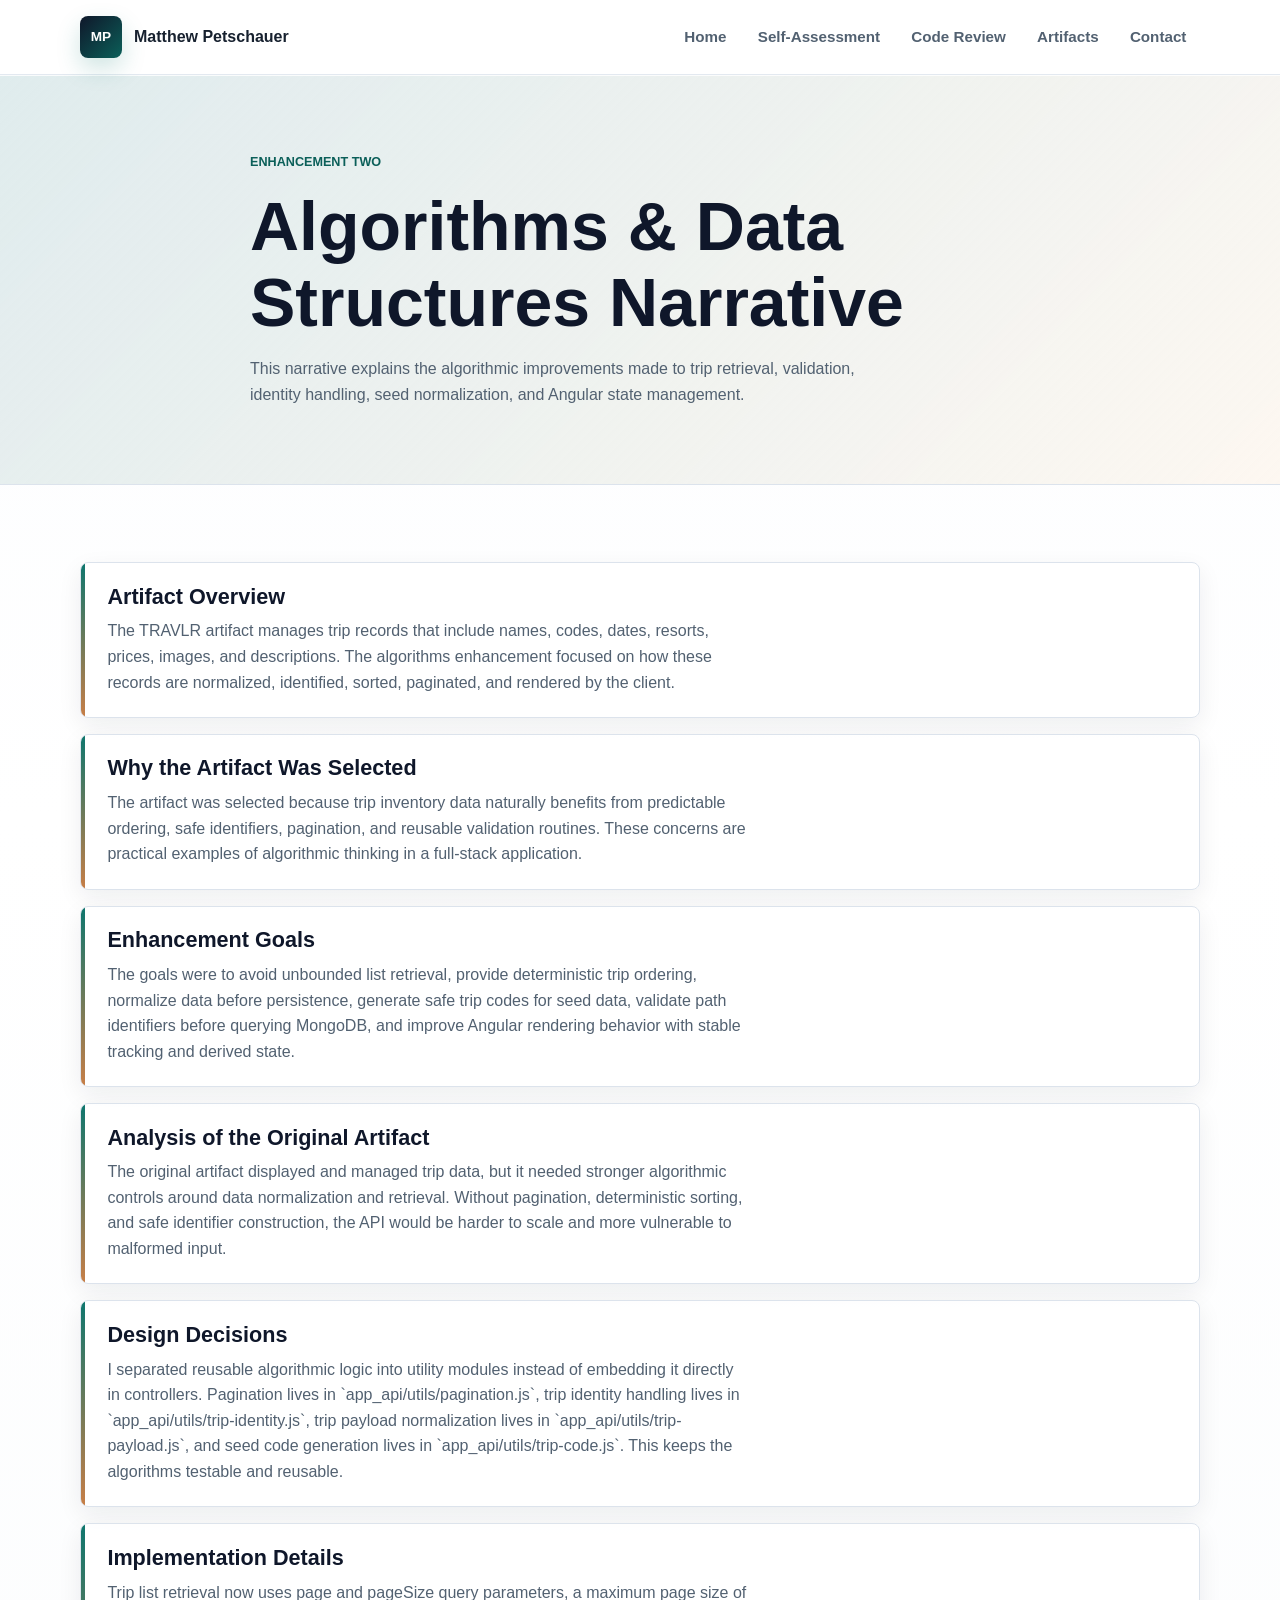
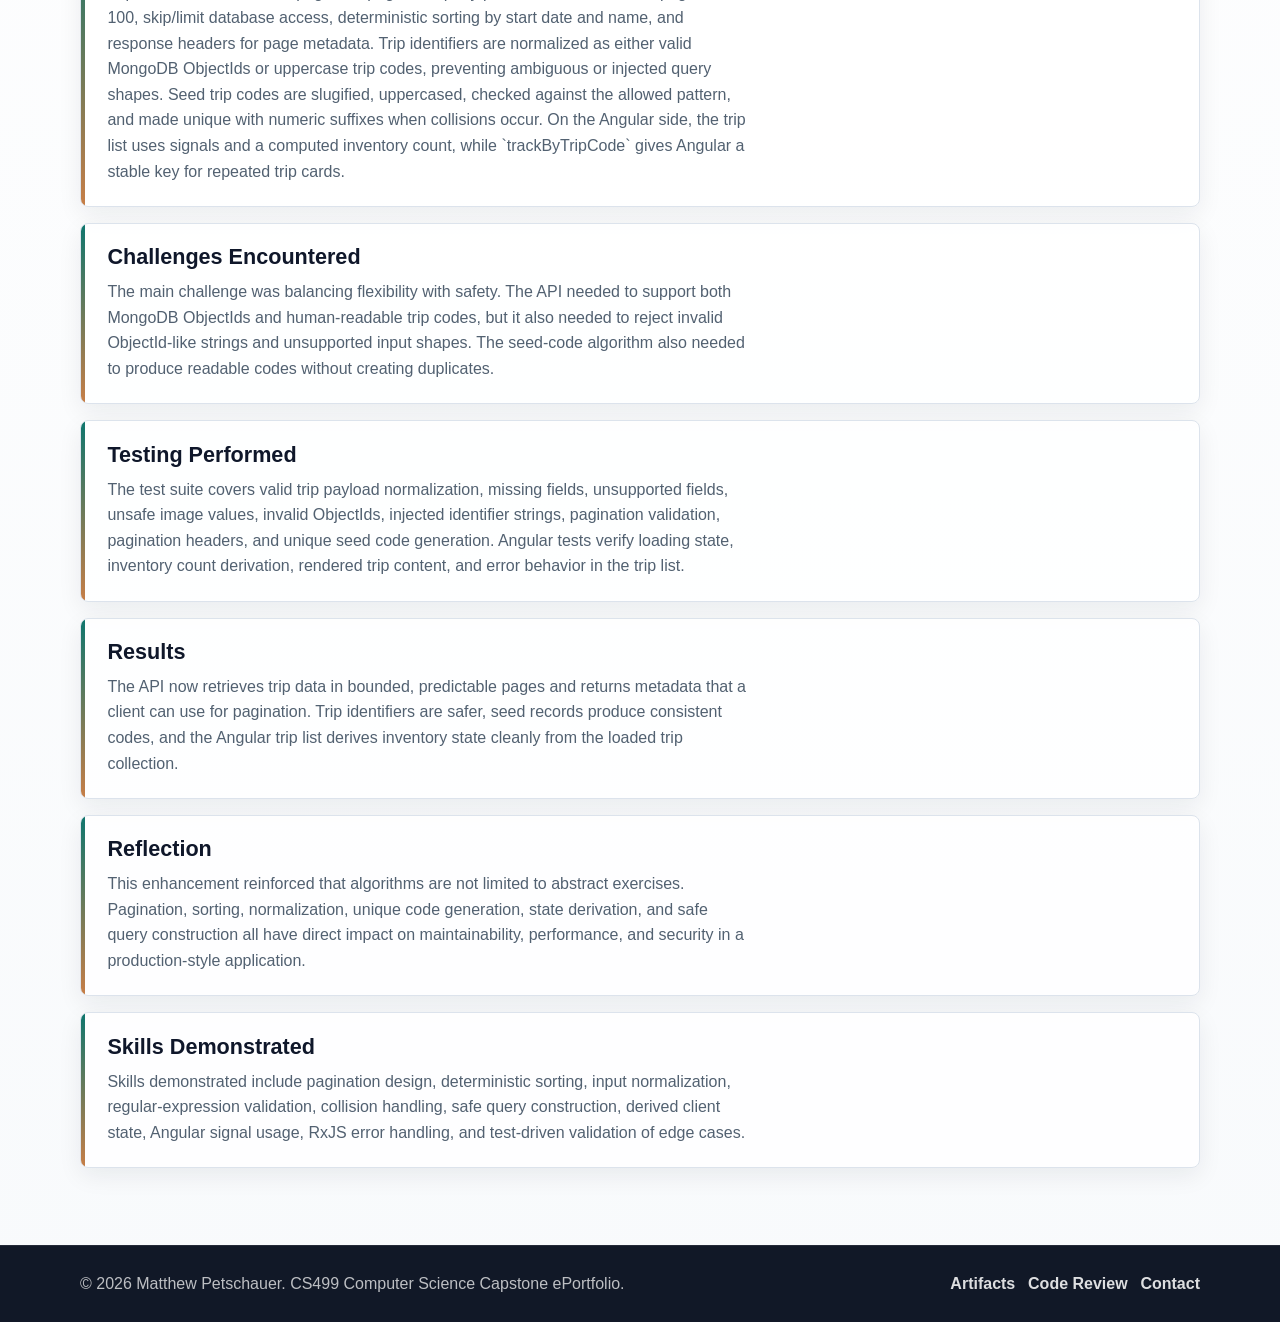
==== pages/algorithms-data-structures-narrative.html @ ce2c3534 "Massive changes" ====
<!DOCTYPE html>
<html lang="en">
<head>
    <meta charset="UTF-8">
    <meta name="viewport" content="width=device-width, initial-scale=1.0">
    <meta name="description" content="Algorithms and data structures enhancement narrative for Matthew Petschauer's SNHU CS499 ePortfolio.">
    <title>Algorithms &amp; Data Structures Narrative | Matthew Petschauer</title>
    <link rel="stylesheet" href="../styles.css">
</head>
<body>
    <!-- Skip link improves keyboard navigation and accessibility. -->
    <a class="skip-link" href="#main-content">Skip to main content</a>

    <!-- Shared site header and responsive navigation. -->
    <header class="site-header">
        <nav class="navbar container" aria-label="Primary navigation">
            <a class="brand" href="../index.html" aria-label="Matthew Petschauer home">
                <span class="brand-mark" aria-hidden="true">MP</span>
                <span>Matthew Petschauer</span>
            </a>

            <button class="nav-toggle" type="button" aria-expanded="false" aria-controls="primary-menu">
                <span class="sr-only">Toggle navigation</span>
                <span class="nav-toggle-line"></span>
                <span class="nav-toggle-line"></span>
                <span class="nav-toggle-line"></span>
            </button>

            <ul class="nav-menu" id="primary-menu">
                <li><a href="../index.html">Home</a></li>
                <li><a href="self-assessment.html">Self-Assessment</a></li>
                <li><a href="code-review.html">Code Review</a></li>
                <li><a href="artifacts.html">Artifacts</a></li>
                <li><a href="contact.html">Contact</a></li>
            </ul>
        </nav>
    </header>

    <main id="main-content">
        <!-- Page hero introduces the enhancement narrative. -->
        <section class="page-hero section">
            <div class="container narrow">
                <p class="eyebrow">Enhancement Two</p>
                <h1>Algorithms &amp; Data Structures Narrative</h1>
                <p>
                    This narrative explains the algorithmic improvements made to trip retrieval, validation, identity handling, seed normalization, and Angular state management.
                </p>
            </div>
        </section>

        <!-- Narrative content uses the existing reflection block styling. -->
        <section class="section">
            <div class="container content-stack">
                <article class="reflection-block">
                    <h2>Artifact Overview</h2>
                    <p>The TRAVLR artifact manages trip records that include names, codes, dates, resorts, prices, images, and descriptions. The algorithms enhancement focused on how these records are normalized, identified, sorted, paginated, and rendered by the client.</p>
                </article>

                <article class="reflection-block">
                    <h2>Why the Artifact Was Selected</h2>
                    <p>The artifact was selected because trip inventory data naturally benefits from predictable ordering, safe identifiers, pagination, and reusable validation routines. These concerns are practical examples of algorithmic thinking in a full-stack application.</p>
                </article>

                <article class="reflection-block">
                    <h2>Enhancement Goals</h2>
                    <p>The goals were to avoid unbounded list retrieval, provide deterministic trip ordering, normalize data before persistence, generate safe trip codes for seed data, validate path identifiers before querying MongoDB, and improve Angular rendering behavior with stable tracking and derived state.</p>
                </article>

                <article class="reflection-block">
                    <h2>Analysis of the Original Artifact</h2>
                    <p>The original artifact displayed and managed trip data, but it needed stronger algorithmic controls around data normalization and retrieval. Without pagination, deterministic sorting, and safe identifier construction, the API would be harder to scale and more vulnerable to malformed input.</p>
                </article>

                <article class="reflection-block">
                    <h2>Design Decisions</h2>
                    <p>I separated reusable algorithmic logic into utility modules instead of embedding it directly in controllers. Pagination lives in `app_api/utils/pagination.js`, trip identity handling lives in `app_api/utils/trip-identity.js`, trip payload normalization lives in `app_api/utils/trip-payload.js`, and seed code generation lives in `app_api/utils/trip-code.js`. This keeps the algorithms testable and reusable.</p>
                </article>

                <article class="reflection-block">
                    <h2>Implementation Details</h2>
                    <p>Trip list retrieval now uses page and pageSize query parameters, a maximum page size of 100, skip/limit database access, deterministic sorting by start date and name, and response headers for page metadata. Trip identifiers are normalized as either valid MongoDB ObjectIds or uppercase trip codes, preventing ambiguous or injected query shapes. Seed trip codes are slugified, uppercased, checked against the allowed pattern, and made unique with numeric suffixes when collisions occur. On the Angular side, the trip list uses signals and a computed inventory count, while `trackByTripCode` gives Angular a stable key for repeated trip cards.</p>
                </article>

                <article class="reflection-block">
                    <h2>Challenges Encountered</h2>
                    <p>The main challenge was balancing flexibility with safety. The API needed to support both MongoDB ObjectIds and human-readable trip codes, but it also needed to reject invalid ObjectId-like strings and unsupported input shapes. The seed-code algorithm also needed to produce readable codes without creating duplicates.</p>
                </article>

                <article class="reflection-block">
                    <h2>Testing Performed</h2>
                    <p>The test suite covers valid trip payload normalization, missing fields, unsupported fields, unsafe image values, invalid ObjectIds, injected identifier strings, pagination validation, pagination headers, and unique seed code generation. Angular tests verify loading state, inventory count derivation, rendered trip content, and error behavior in the trip list.</p>
                </article>

                <article class="reflection-block">
                    <h2>Results</h2>
                    <p>The API now retrieves trip data in bounded, predictable pages and returns metadata that a client can use for pagination. Trip identifiers are safer, seed records produce consistent codes, and the Angular trip list derives inventory state cleanly from the loaded trip collection.</p>
                </article>

                <article class="reflection-block">
                    <h2>Reflection</h2>
                    <p>This enhancement reinforced that algorithms are not limited to abstract exercises. Pagination, sorting, normalization, unique code generation, state derivation, and safe query construction all have direct impact on maintainability, performance, and security in a production-style application.</p>
                </article>

                <article class="reflection-block">
                    <h2>Skills Demonstrated</h2>
                    <p>Skills demonstrated include pagination design, deterministic sorting, input normalization, regular-expression validation, collision handling, safe query construction, derived client state, Angular signal usage, RxJS error handling, and test-driven validation of edge cases.</p>
                </article>
            </div>
        </section>
    </main>

    <!-- Shared site footer. -->
    <footer class="site-footer">
        <div class="container footer-grid">
            <p>&copy; <span id="current-year"></span> Matthew Petschauer. CS499 Computer Science Capstone ePortfolio.</p>
            <div class="footer-links" aria-label="Footer navigation">
                <a href="artifacts.html">Artifacts</a>
                <a href="code-review.html">Code Review</a>
                <a href="contact.html">Contact</a>
            </div>
        </div>
    </footer>

    <script src="../script.js"></script>
</body>
</html>
---- styles.css ----
/* ==========================================================================
   CS499 ePortfolio Stylesheet
   Static CSS for a GitHub Pages-ready portfolio using no frameworks.
   ========================================================================== */

/* Design tokens keep spacing, color, and shadows consistent across pages. */
:root {
    --color-ink: #17212f;
    --color-heading: #0f172a;
    --color-muted: #526171;
    --color-surface: #ffffff;
    --color-surface-alt: #f7f9fc;
    --color-surface-glass: rgba(255, 255, 255, 0.82);
    --color-border: #dce3ec;
    --color-primary: #0f766e;
    --color-primary-dark: #0b5f59;
    --color-primary-soft: #e7f6f4;
    --color-accent: #b45309;
    --color-accent-soft: #fff7ed;
    --color-link: #0f766e;
    --shadow-sm: 0 8px 24px rgba(15, 23, 42, 0.07);
    --shadow-md: 0 18px 48px rgba(15, 23, 42, 0.12);
    --shadow-lg: 0 28px 70px rgba(15, 23, 42, 0.16);
    --radius: 8px;
    --container: 1120px;
    --section-space: clamp(3rem, 6vw, 5rem);
}

/* Base reset creates predictable sizing and smooth in-page navigation. */
* {
    box-sizing: border-box;
}

html {
    scroll-behavior: smooth;
}

body {
    margin: 0;
    background:
        linear-gradient(180deg, #fbfcfe 0%, #ffffff 28%, #f8fafc 100%);
    color: var(--color-ink);
    font-family: "Inter", "Segoe UI", Roboto, Helvetica, Arial, sans-serif;
    font-size: 1rem;
    line-height: 1.6;
    text-rendering: optimizeLegibility;
}

img,
svg,
video {
    display: block;
    max-width: 100%;
}

a {
    color: inherit;
    text-decoration: none;
}

p {
    margin: 0;
    color: var(--color-muted);
    max-width: 72ch;
}

h1,
h2,
h3 {
    margin: 0;
    color: var(--color-heading);
    line-height: 1.12;
    letter-spacing: 0;
}

h1 {
    font-size: 4.25rem;
    font-weight: 800;
}

h2 {
    font-size: 2.35rem;
    font-weight: 760;
}

h3 {
    font-size: 1.1rem;
    font-weight: 750;
}

ul {
    margin: 0;
    padding: 0;
}

:focus-visible {
    outline: 3px solid rgba(15, 118, 110, 0.35);
    outline-offset: 3px;
}

/* Accessibility helpers keep keyboard and screen reader users supported. */
.skip-link {
    position: absolute;
    left: 1rem;
    top: -4rem;
    z-index: 1000;
    border-radius: var(--radius);
    background: var(--color-ink);
    color: var(--color-surface);
    padding: 0.75rem 1rem;
    transition: top 160ms ease;
}

.skip-link:focus {
    top: 1rem;
}

.sr-only {
    position: absolute;
    width: 1px;
    height: 1px;
    margin: -1px;
    overflow: hidden;
    clip: rect(0, 0, 0, 0);
    white-space: nowrap;
    border: 0;
}

/* Layout utilities provide reusable page structure. */
.container {
    width: min(100% - 2.5rem, var(--container));
    margin-inline: auto;
}

.narrow {
    max-width: 780px;
}

.section {
    padding-block: var(--section-space);
}

.section-muted {
    background:
        linear-gradient(180deg, rgba(247, 249, 252, 0.9), rgba(239, 244, 249, 0.78));
}

.section-heading {
    max-width: 720px;
    margin-bottom: 1.75rem;
}

.section-heading h2,
.section-heading p {
    margin-top: 0.75rem;
}

.section-copy {
    display: grid;
    gap: 1rem;
}

.split-layout {
    display: grid;
    grid-template-columns: minmax(0, 0.85fr) minmax(0, 1.15fr);
    gap: clamp(1.75rem, 5vw, 3.5rem);
    align-items: start;
}

.two-column {
    display: grid;
    grid-template-columns: repeat(2, minmax(0, 1fr));
    gap: 1.5rem;
}

.content-stack {
    display: grid;
    gap: 1rem;
}

/* Header and navigation are sticky, responsive, and GitHub Pages friendly. */
.site-header {
    position: sticky;
    top: 0;
    z-index: 100;
    border-bottom: 1px solid rgba(220, 227, 236, 0.78);
    background: rgba(255, 255, 255, 0.84);
    backdrop-filter: blur(18px);
    box-shadow: 0 1px 0 rgba(255, 255, 255, 0.8);
    transition: box-shadow 180ms ease, background 180ms ease;
}

.site-header.is-scrolled {
    background: rgba(255, 255, 255, 0.92);
    box-shadow: 0 12px 32px rgba(15, 23, 42, 0.08);
}

.navbar {
    display: flex;
    min-height: 74px;
    align-items: center;
    justify-content: space-between;
    gap: 1rem;
}

.brand {
    display: inline-flex;
    align-items: center;
    gap: 0.75rem;
    font-weight: 700;
    transition: color 160ms ease, transform 160ms ease;
}

.brand:hover,
.brand:focus-visible {
    color: var(--color-primary-dark);
    transform: translateY(-1px);
}

.brand-mark {
    display: grid;
    width: 42px;
    height: 42px;
    place-items: center;
    border-radius: var(--radius);
    background: linear-gradient(135deg, var(--color-heading), var(--color-primary-dark));
    color: var(--color-surface);
    font-size: 0.85rem;
    letter-spacing: 0;
    box-shadow: 0 10px 24px rgba(15, 118, 110, 0.2);
}

.nav-menu {
    display: flex;
    align-items: center;
    gap: 0.25rem;
    list-style: none;
}

.nav-menu a {
    position: relative;
    display: inline-flex;
    min-height: 42px;
    align-items: center;
    border-radius: var(--radius);
    color: var(--color-muted);
    font-size: 0.95rem;
    font-weight: 650;
    padding: 0.55rem 0.85rem;
    transition: background 160ms ease, color 160ms ease, transform 160ms ease;
}

.nav-menu a:hover,
.nav-menu a:focus-visible,
.nav-menu a[aria-current="page"] {
    background: var(--color-primary-soft);
    color: var(--color-primary-dark);
}

.nav-menu a:hover,
.nav-menu a:focus-visible {
    transform: translateY(-1px);
}

.nav-toggle {
    display: none;
    width: 44px;
    height: 44px;
    align-items: center;
    justify-content: center;
    border: 1px solid var(--color-border);
    border-radius: var(--radius);
    background: var(--color-surface-glass);
    cursor: pointer;
    transition: border-color 160ms ease, box-shadow 160ms ease, transform 160ms ease;
}

.nav-toggle:hover,
.nav-toggle:focus-visible {
    border-color: rgba(15, 118, 110, 0.4);
    box-shadow: var(--shadow-sm);
    transform: translateY(-1px);
}

.nav-toggle-line {
    position: absolute;
    width: 20px;
    height: 2px;
    border-radius: 2px;
    background: var(--color-ink);
    transition: transform 160ms ease, opacity 160ms ease;
}

.nav-toggle-line:nth-of-type(2) {
    transform: translateY(-6px);
}

.nav-toggle-line:nth-of-type(4) {
    transform: translateY(6px);
}

.nav-toggle[aria-expanded="true"] .nav-toggle-line:nth-of-type(2) {
    transform: rotate(45deg);
}

.nav-toggle[aria-expanded="true"] .nav-toggle-line:nth-of-type(3) {
    opacity: 0;
}

.nav-toggle[aria-expanded="true"] .nav-toggle-line:nth-of-type(4) {
    transform: rotate(-45deg);
}

/* Hero section leads with the person and keeps the capstone as supporting context. */
.hero {
    position: relative;
    overflow: hidden;
    border-bottom: 1px solid var(--color-border);
    background:
        linear-gradient(135deg, rgba(15, 118, 110, 0.14) 0%, rgba(255, 247, 237, 0.7) 48%, rgba(248, 250, 252, 0.95) 100%),
        var(--color-surface);
}

.hero::before {
    position: absolute;
    inset: 0;
    background:
        linear-gradient(120deg, rgba(255, 255, 255, 0.38) 0 18%, transparent 18% 100%),
        linear-gradient(150deg, transparent 0 72%, rgba(15, 118, 110, 0.08) 72% 100%);
    content: "";
    pointer-events: none;
}

.hero-grid {
    position: relative;
    display: grid;
    grid-template-columns: minmax(0, 1.1fr) minmax(280px, 0.9fr);
    gap: clamp(2rem, 5vw, 3.75rem);
    align-items: center;
}

.hero-copy {
    display: grid;
    gap: 1rem;
}

.hero-title {
    color: var(--color-primary-dark);
    font-size: 1.35rem;
    font-weight: 700;
}

.hero-summary {
    max-width: 680px;
    color: #344256;
    font-size: 1.08rem;
    line-height: 1.7;
}

.headshot-card {
    display: grid;
    min-height: 420px;
    align-items: center;
}

.headshot-placeholder {
    position: relative;
    display: grid;
    min-height: 380px;
    place-items: center;
    border: 1px solid rgba(255, 255, 255, 0.72);
    border-radius: var(--radius);
    background:
        linear-gradient(135deg, rgba(255, 255, 255, 0.86), rgba(248, 250, 252, 0.72)),
        linear-gradient(135deg, rgba(15, 118, 110, 0.12), rgba(180, 83, 9, 0.1));
    box-shadow: var(--shadow-lg);
    color: var(--color-muted);
    font-weight: 700;
    padding: 1.5rem;
    text-align: center;
}

.headshot-placeholder::before {
    position: absolute;
    inset: 1rem;
    border: 1px dashed rgba(15, 118, 110, 0.28);
    border-radius: var(--radius);
    content: "";
}

.headshot-placeholder span {
    position: relative;
}

/* Buttons use clear visual hierarchy for primary and secondary actions. */
.button-row {
    display: flex;
    flex-wrap: wrap;
    gap: 0.75rem;
    align-items: center;
}

.button {
    position: relative;
    display: inline-flex;
    min-height: 44px;
    align-items: center;
    justify-content: center;
    border: 1px solid transparent;
    border-radius: var(--radius);
    cursor: pointer;
    font: inherit;
    font-weight: 700;
    line-height: 1.2;
    overflow: hidden;
    padding: 0.82rem 1.08rem;
    text-align: center;
    transition: transform 170ms ease, box-shadow 170ms ease, background 170ms ease, color 170ms ease, border-color 170ms ease;
}

.button::after {
    width: 0.42rem;
    height: 0.42rem;
    margin-left: 0.55rem;
    border-right: 2px solid currentColor;
    border-bottom: 2px solid currentColor;
    content: "";
    transform: rotate(-45deg);
    transition: transform 170ms ease;
}

.button:hover,
.button:focus-visible {
    transform: translateY(-2px);
    box-shadow: var(--shadow-md);
}

.button:hover::after,
.button:focus-visible::after {
    transform: translateX(2px) rotate(-45deg);
}

.button-primary {
    background: linear-gradient(135deg, var(--color-primary), var(--color-primary-dark));
    color: var(--color-surface);
    box-shadow: 0 14px 28px rgba(15, 118, 110, 0.22);
}

.button-primary:hover,
.button-primary:focus-visible {
    background: linear-gradient(135deg, #11857c, var(--color-primary-dark));
}

.button-secondary {
    border-color: rgba(15, 118, 110, 0.22);
    background: rgba(255, 255, 255, 0.84);
    color: var(--color-primary-dark);
    box-shadow: 0 8px 18px rgba(15, 23, 42, 0.05);
}

.button-secondary:hover,
.button-secondary:focus-visible {
    border-color: rgba(15, 118, 110, 0.42);
    background: var(--color-primary-soft);
}

.button-ghost {
    border-color: var(--color-border);
    background: rgba(255, 255, 255, 0.38);
    color: var(--color-ink);
}

.button-ghost:hover,
.button-ghost:focus-visible {
    border-color: rgba(23, 33, 47, 0.22);
    background: rgba(255, 255, 255, 0.72);
}

.button-disabled,
.button-disabled:hover,
.button-disabled:focus-visible {
    cursor: not-allowed;
    opacity: 0.72;
    pointer-events: none;
    transform: none;
    box-shadow: none;
}

.button-disabled::after {
    display: none;
}

/* Cards are used for repeated content blocks and artifact summaries. */
.skill-grid,
.contact-grid {
    display: grid;
    grid-template-columns: repeat(3, minmax(0, 1fr));
    gap: 1.1rem;
}

.card,
.artifact-card,
.reflection-block {
    border: 1px solid var(--color-border);
    border-radius: var(--radius);
    background: rgba(255, 255, 255, 0.88);
    box-shadow: var(--shadow-sm);
}

.card {
    position: relative;
    display: grid;
    gap: 0.8rem;
    align-content: start;
    padding: 1.35rem;
    transition: transform 180ms ease, box-shadow 180ms ease, border-color 180ms ease, background 180ms ease;
}

.card:hover {
    transform: translateY(-4px);
    border-color: rgba(15, 118, 110, 0.35);
    box-shadow: var(--shadow-md);
    background: var(--color-surface);
}

.card-large {
    align-content: start;
    gap: 1rem;
    padding: 1.6rem;
}

.skill-card {
    min-height: 190px;
}

.skill-card::before {
    display: block;
    width: 38px;
    height: 38px;
    border-radius: var(--radius);
    background:
        linear-gradient(135deg, rgba(15, 118, 110, 0.16), rgba(180, 83, 9, 0.12));
    box-shadow: inset 0 0 0 1px rgba(15, 118, 110, 0.18);
    content: "";
    transition: transform 180ms ease, background 180ms ease;
}

.skill-card:hover::before {
    background:
        linear-gradient(135deg, rgba(15, 118, 110, 0.22), rgba(180, 83, 9, 0.18));
    transform: scale(1.05);
}

/* Feature and call-to-action sections give reviewers clear next steps. */
.feature-panel {
    display: grid;
    grid-template-columns: minmax(0, 0.9fr) minmax(280px, 1.1fr);
    gap: clamp(1.5rem, 4vw, 2.75rem);
    align-items: center;
    border: 1px solid rgba(220, 227, 236, 0.86);
    border-radius: var(--radius);
    background:
        linear-gradient(135deg, rgba(255, 255, 255, 0.94), rgba(248, 250, 252, 0.88));
    box-shadow: var(--shadow-md);
    padding: clamp(1rem, 3vw, 1.5rem);
}

.feature-content {
    display: grid;
    gap: 1rem;
}

.tag-list {
    display: flex;
    flex-wrap: wrap;
    gap: 0.55rem;
}

.tag-list span {
    border: 1px solid rgba(180, 83, 9, 0.18);
    border-radius: var(--radius);
    background: var(--color-accent-soft);
    color: var(--color-accent);
    font-size: 0.9rem;
    font-weight: 700;
    padding: 0.4rem 0.65rem;
}

.screenshot-placeholder,
.video-placeholder {
    position: relative;
    display: grid;
    place-items: center;
    overflow: hidden;
    border: 1px dashed rgba(82, 97, 113, 0.42);
    border-radius: var(--radius);
    background:
        linear-gradient(135deg, rgba(248, 250, 252, 0.96), rgba(255, 255, 255, 0.98)),
        linear-gradient(135deg, rgba(15, 118, 110, 0.08), rgba(180, 83, 9, 0.06));
    color: var(--color-muted);
    font-weight: 700;
    min-height: 320px;
    padding: 1.5rem;
    text-align: center;
    box-shadow: inset 0 1px 0 rgba(255, 255, 255, 0.9);
}

.screenshot-placeholder::before,
.video-placeholder::before {
    position: absolute;
    inset: 0.75rem;
    border: 1px solid rgba(220, 227, 236, 0.7);
    border-radius: var(--radius);
    content: "";
    pointer-events: none;
}

.screenshot-placeholder span,
.video-placeholder span {
    position: relative;
}

.screenshot-placeholder img {
    position: relative;
    width: 100%;
    height: 100%;
    border-radius: var(--radius);
    object-fit: cover;
}

.video-placeholder {
    aspect-ratio: 16 / 9;
    min-height: 280px;
}

.section-cta {
    background:
        linear-gradient(135deg, #111827, #17212f 54%, #0b5f59);
    color: var(--color-surface);
}

.section-cta h2,
.section-cta .eyebrow {
    color: var(--color-surface);
}

.section-cta p {
    color: rgba(255, 255, 255, 0.78);
}

.cta-panel {
    display: flex;
    align-items: center;
    justify-content: space-between;
    gap: 1.5rem;
}

/* Page-specific blocks style reflections, lists, artifacts, and contacts. */
.page-hero {
    border-bottom: 1px solid var(--color-border);
    background:
        linear-gradient(135deg, rgba(15, 118, 110, 0.1), rgba(255, 247, 237, 0.72)),
        var(--color-surface-alt);
}

.page-hero .narrow {
    display: grid;
    gap: 1rem;
}

.eyebrow {
    color: var(--color-primary-dark);
    font-size: 0.79rem;
    font-weight: 800;
    letter-spacing: 0;
    text-transform: uppercase;
}

.reflection-block {
    position: relative;
    display: grid;
    gap: 0.6rem;
    overflow: hidden;
    padding: 1.35rem 1.45rem 1.35rem 1.65rem;
}

.reflection-block::before {
    position: absolute;
    inset: 0 auto 0 0;
    width: 4px;
    background: linear-gradient(180deg, var(--color-primary), rgba(180, 83, 9, 0.75));
    content: "";
}

.reflection-block h2 {
    font-size: 1.35rem;
}

.check-list {
    display: grid;
    gap: 0.7rem;
    list-style: none;
}

.check-list li {
    position: relative;
    padding-left: 1.4rem;
    color: var(--color-muted);
}

.check-list li::before {
    position: absolute;
    left: 0;
    top: 0.38rem;
    width: 0.45rem;
    height: 0.75rem;
    border-bottom: 2px solid var(--color-primary);
    border-right: 2px solid var(--color-primary);
    content: "";
    transform: rotate(45deg);
}

.artifact-grid {
    display: grid;
    grid-template-columns: repeat(2, minmax(0, 1fr));
    gap: 1.25rem;
}

.artifact-card {
    display: grid;
    grid-template-columns: 1fr;
    gap: 0;
    overflow: hidden;
    padding: 0;
    transition: transform 180ms ease, box-shadow 180ms ease, border-color 180ms ease, background 180ms ease;
}

.artifact-card:hover {
    transform: translateY(-5px);
    border-color: rgba(15, 118, 110, 0.35);
    box-shadow: var(--shadow-md);
    background: var(--color-surface);
}

.artifact-card .screenshot-placeholder {
    min-height: 220px;
    border-width: 0 0 1px 0;
    border-radius: 0;
}

.artifact-content {
    display: grid;
    align-content: start;
    gap: 0.8rem;
    min-height: 100%;
    padding: 1.25rem;
}

.artifact-content h2 {
    font-size: 1.45rem;
}

.artifact-content strong {
    color: var(--color-ink);
}

.artifact-meta {
    color: var(--color-muted);
}

.tech-badge {
    display: inline-flex;
    align-items: center;
    border: 1px solid rgba(15, 118, 110, 0.18);
    border-radius: var(--radius);
    background: var(--color-primary-soft);
    color: var(--color-primary-dark);
    font-size: 0.88rem;
    font-weight: 750;
    line-height: 1.25;
    margin-left: 0.2rem;
    padding: 0.24rem 0.5rem;
}

.artifact-content .button-row {
    margin-top: 0.25rem;
}

/* Project showcase sections extend the existing portfolio visual language. */
.project-showcase {
    display: grid;
    grid-template-columns: minmax(0, 0.95fr) minmax(320px, 1.05fr);
    gap: clamp(1.5rem, 4vw, 2.75rem);
    align-items: center;
}

.project-copy {
    display: grid;
    gap: 1rem;
}

.project-section {
    display: grid;
    gap: 1.5rem;
}

.project-grid,
.screenshot-gallery {
    display: grid;
    grid-template-columns: repeat(3, minmax(0, 1fr));
    gap: 1.1rem;
}

.project-card {
    min-height: 185px;
}

.project-screenshot,
.screenshot-card {
    overflow: hidden;
    margin: 0;
    border: 1px solid var(--color-border);
    border-radius: var(--radius);
    background: var(--color-surface);
    box-shadow: var(--shadow-sm);
}

.project-screenshot img,
.screenshot-card img {
    width: 100%;
    aspect-ratio: 16 / 10;
    object-fit: cover;
}

.project-screenshot figcaption,
.screenshot-card figcaption {
    border-top: 1px solid var(--color-border);
    color: var(--color-muted);
    font-size: 0.92rem;
    font-weight: 650;
    padding: 0.8rem 0.95rem;
}

.architecture-flow {
    display: grid;
    grid-template-columns: minmax(0, 1fr) 52px minmax(0, 1fr) 52px minmax(0, 1fr);
    align-items: center;
    gap: 0.8rem;
}

.architecture-flow div {
    border: 1px solid rgba(15, 118, 110, 0.2);
    border-radius: var(--radius);
    background: var(--color-primary-soft);
    color: var(--color-primary-dark);
    font-weight: 800;
    padding: 1rem;
    text-align: center;
}

.architecture-flow span {
    height: 2px;
    background: linear-gradient(90deg, rgba(15, 118, 110, 0.15), var(--color-primary));
}

.architecture-flow span::after {
    display: block;
    width: 0.55rem;
    height: 0.55rem;
    margin-left: auto;
    border-right: 2px solid var(--color-primary);
    border-bottom: 2px solid var(--color-primary);
    content: "";
    transform: translateY(-0.22rem) rotate(-45deg);
}

.contact-card {
    min-height: 230px;
    align-content: start;
}

.contact-card p {
    overflow-wrap: anywhere;
}

.contact-icon {
    display: grid;
    width: 46px;
    height: 46px;
    place-items: center;
    border-radius: var(--radius);
    background: var(--color-primary-soft);
    color: var(--color-primary-dark);
}

.contact-icon svg {
    width: 23px;
    height: 23px;
    fill: none;
    stroke: currentColor;
    stroke-linecap: round;
    stroke-linejoin: round;
    stroke-width: 1.8;
}

/* Footer keeps secondary navigation available at the bottom of every page. */
.site-footer {
    border-top: 1px solid rgba(255, 255, 255, 0.08);
    background: #111827;
    padding-block: 1.6rem;
}

.footer-grid {
    display: flex;
    align-items: center;
    justify-content: space-between;
    gap: 1rem;
}

.site-footer p {
    color: rgba(255, 255, 255, 0.72);
}

.footer-links {
    display: flex;
    flex-wrap: wrap;
    gap: 0.8rem;
}

.footer-links a {
    color: rgba(255, 255, 255, 0.86);
    font-weight: 700;
    transition: color 160ms ease;
}

.footer-links a:hover,
.footer-links a:focus-visible {
    color: #99f6e4;
    text-decoration: underline;
}

/* Responsive rules keep layout readable on tablets and phones. */
@media (max-width: 900px) {
    h1 {
        font-size: 3.25rem;
    }

    h2 {
        font-size: 2rem;
    }

    .hero-grid,
    .split-layout,
    .feature-panel,
    .project-showcase,
    .two-column,
    .artifact-card {
        grid-template-columns: 1fr;
    }

    .artifact-grid,
    .project-grid,
    .screenshot-gallery {
        grid-template-columns: 1fr;
    }

    .architecture-flow {
        grid-template-columns: 1fr;
    }

    .architecture-flow span {
        width: 2px;
        height: 34px;
        justify-self: center;
        background: linear-gradient(180deg, rgba(15, 118, 110, 0.15), var(--color-primary));
    }

    .architecture-flow span::after {
        margin: auto auto 0;
        transform: translateY(0.08rem) rotate(45deg);
    }

    .skill-grid,
    .contact-grid {
        grid-template-columns: repeat(2, minmax(0, 1fr));
    }

    .headshot-card {
        min-height: auto;
    }

    .headshot-placeholder {
        min-height: 300px;
    }
}

@media (max-width: 760px) {
    body.nav-open {
        overflow: hidden;
    }

    .navbar {
        min-height: 66px;
    }

    .nav-toggle {
        position: relative;
        display: inline-flex;
    }

    .nav-menu {
        position: fixed;
        inset: 66px 0 auto 0;
        display: grid;
        gap: 0.25rem;
        border-bottom: 1px solid var(--color-border);
        background: rgba(255, 255, 255, 0.96);
        box-shadow: var(--shadow-md);
        padding: 0.75rem 1rem 1rem;
        opacity: 0;
        pointer-events: none;
        transform: translateY(-120%);
        transition: opacity 180ms ease, transform 180ms ease;
    }

    .nav-menu.is-open {
        opacity: 1;
        pointer-events: auto;
        transform: translateY(0);
    }

    .nav-menu a {
        width: 100%;
        justify-content: center;
    }

    .cta-panel,
    .footer-grid {
        align-items: flex-start;
        flex-direction: column;
    }

    .button-row {
        width: 100%;
    }

    .button-row .button,
    .cta-panel > .button {
        width: 100%;
    }
}

@media (max-width: 560px) {
    h1 {
        font-size: 2.45rem;
    }

    h2 {
        font-size: 1.75rem;
    }

    .hero-title {
        font-size: 1.15rem;
    }

    .container {
        width: min(100% - 1.25rem, var(--container));
    }

    .skill-grid,
    .contact-grid {
        grid-template-columns: 1fr;
    }

    .brand span:last-child {
        max-width: 190px;
        overflow: hidden;
        text-overflow: ellipsis;
        white-space: nowrap;
    }

    .card,
    .reflection-block {
        padding: 1.1rem;
    }

    .artifact-card {
        padding: 0.75rem;
    }

    .artifact-card .screenshot-placeholder {
        border-radius: var(--radius);
    }

    .screenshot-placeholder,
    .video-placeholder {
        min-height: 230px;
    }
}

@media (prefers-reduced-motion: reduce) {
    *,
    *::before,
    *::after {
        scroll-behavior: auto !important;
        transition-duration: 0.01ms !important;
        animation-duration: 0.01ms !important;
        animation-iteration-count: 1 !important;
    }
}
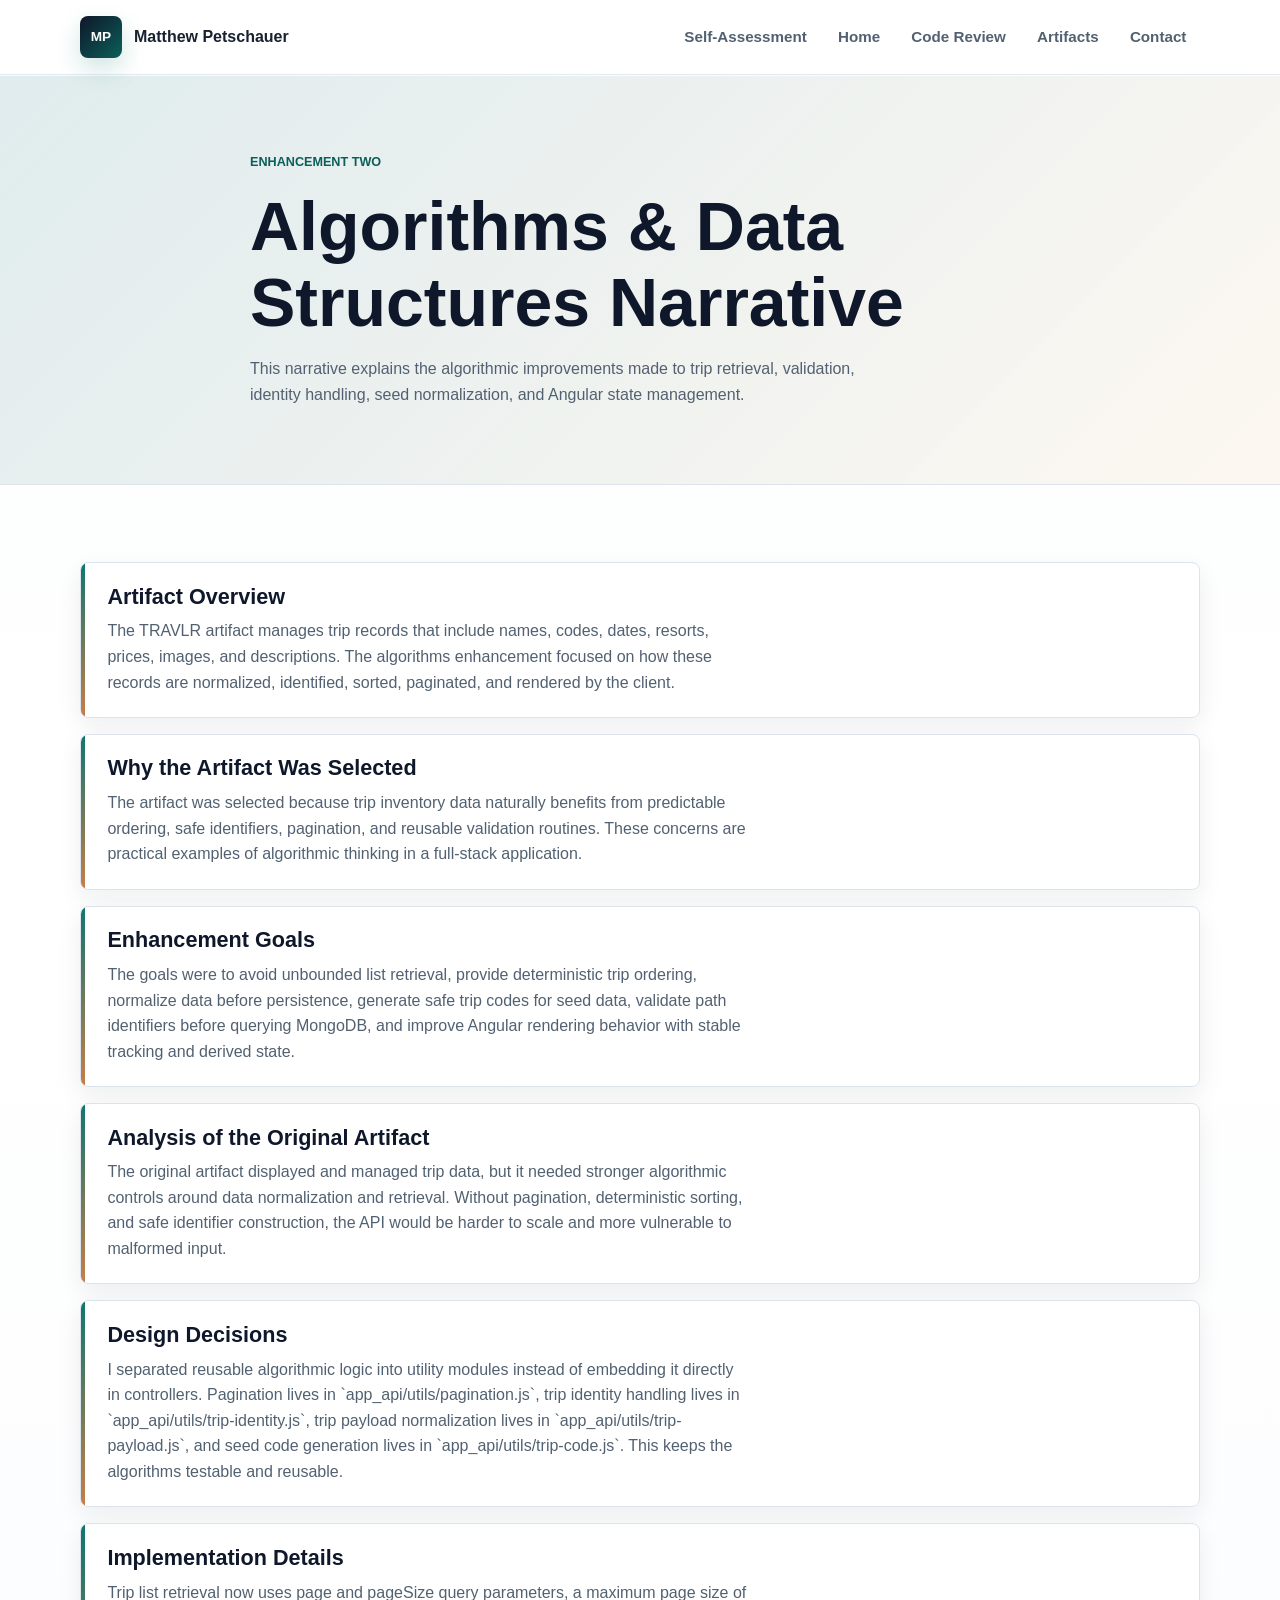
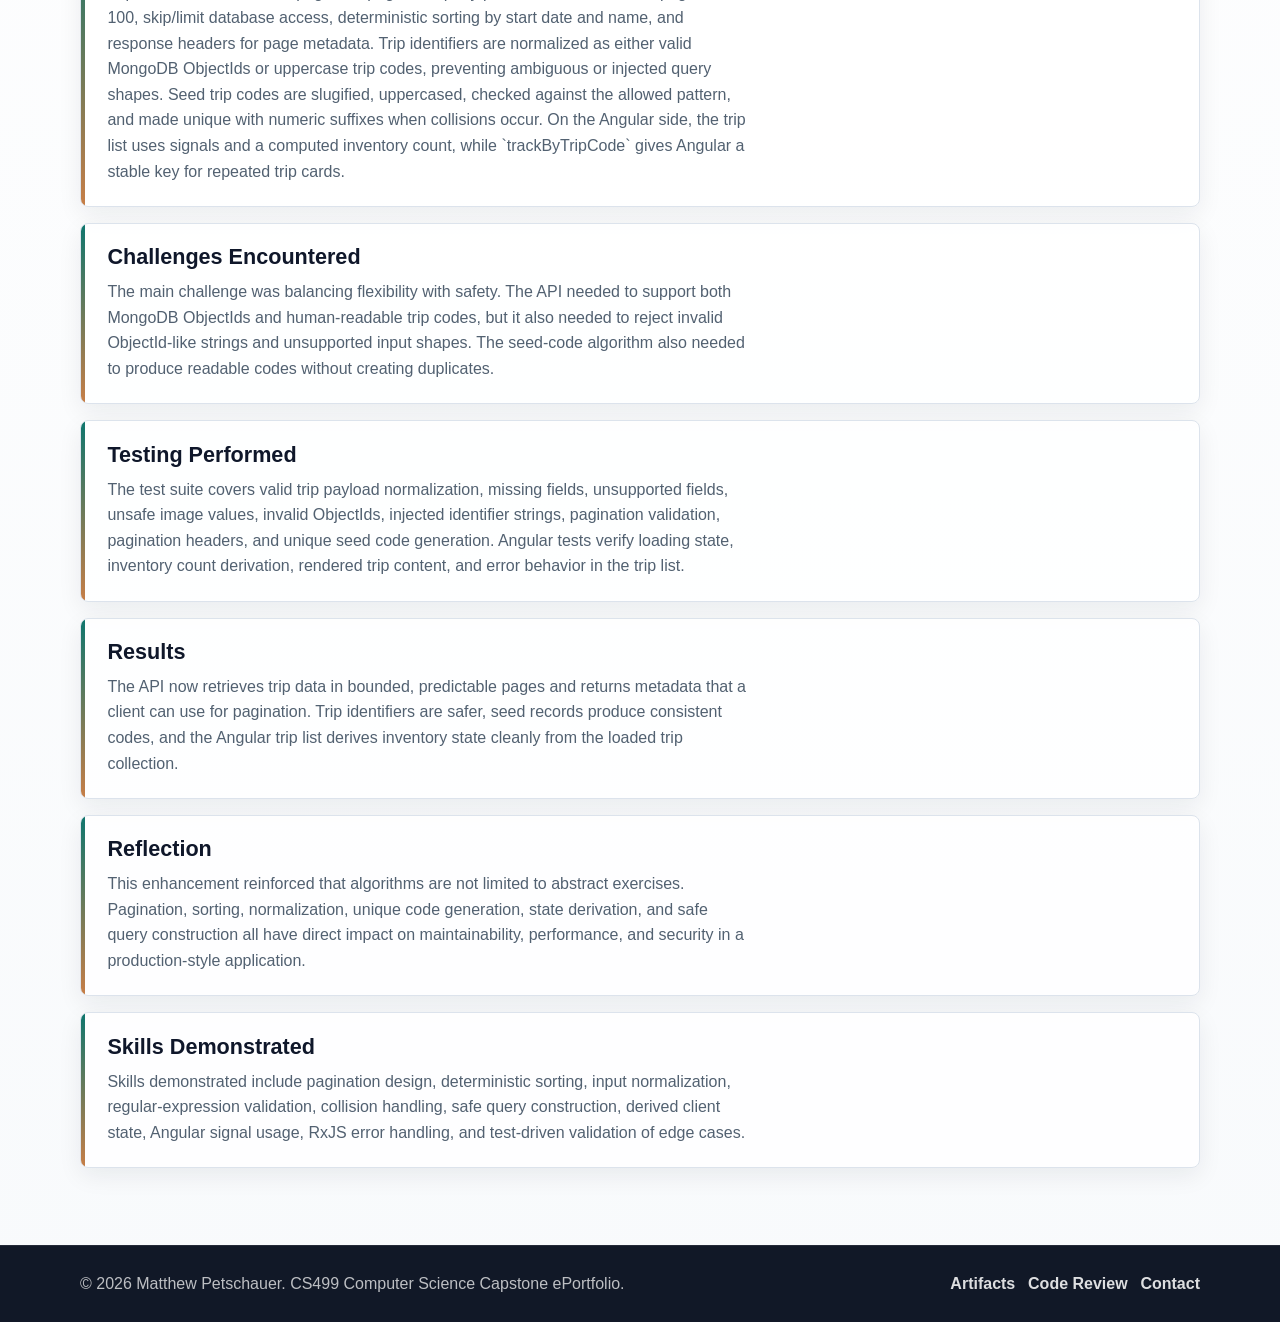
==== commit d8c4c90d: "Fixing navigation and adding docs" ====
--- a/pages/algorithms-data-structures-narrative.html
+++ b/pages/algorithms-data-structures-narrative.html
@@ -27,8 +27,8 @@
             </button>
 
             <ul class="nav-menu" id="primary-menu">
+                <li><a href="self-assessment.html">Self-Assessment</a></li>
                 <li><a href="../index.html">Home</a></li>
-                <li><a href="self-assessment.html">Self-Assessment</a></li>
                 <li><a href="code-review.html">Code Review</a></li>
                 <li><a href="artifacts.html">Artifacts</a></li>
                 <li><a href="contact.html">Contact</a></li>
--- a/styles.css
+++ b/styles.css
@@ -361,35 +361,421 @@
     display: grid;
     min-height: 420px;
     align-items: center;
-}
-
-.headshot-placeholder {
+    perspective: 1400px;
+}
+
+/* Premium hero visualization: all motion is transform/opacity-based and scoped to the architecture card. */
+.architecture-frame {
     position: relative;
-    display: grid;
-    min-height: 380px;
+    min-height: clamp(370px, 43vw, 490px);
+    overflow: hidden;
+    isolation: isolate;
+    border: 1px solid rgba(255, 255, 255, 0.76);
+    border-radius: var(--radius);
+    background:
+        linear-gradient(125deg, rgba(56, 189, 248, 0.22), transparent 34%),
+        linear-gradient(235deg, rgba(245, 158, 11, 0.16), transparent 38%),
+        conic-gradient(from 215deg at 50% 48%, rgba(20, 184, 166, 0.16), transparent 24%, rgba(56, 189, 248, 0.12), transparent 62%, rgba(245, 158, 11, 0.1), transparent 86%),
+        linear-gradient(145deg, rgba(255, 255, 255, 0.92), rgba(248, 250, 252, 0.7) 46%, rgba(236, 253, 245, 0.78));
+    box-shadow:
+        var(--shadow-lg),
+        inset 0 1px 0 rgba(255, 255, 255, 0.94),
+        inset 0 -1px 0 rgba(15, 23, 42, 0.06);
+    backdrop-filter: blur(24px) saturate(1.15);
+    transform: translateZ(0);
+}
+
+.architecture-frame::before {
+    position: absolute;
+    inset: 0;
+    z-index: 0;
+    background-image:
+        linear-gradient(rgba(15, 118, 110, 0.12) 1px, transparent 1px),
+        linear-gradient(90deg, rgba(15, 118, 110, 0.1) 1px, transparent 1px);
+    background-position: 0 0;
+    background-size: 42px 42px;
+    content: "";
+    opacity: 0.5;
+    pointer-events: none;
+    -webkit-mask-image: radial-gradient(circle at 50% 52%, #000 0 62%, transparent 82%);
+    mask-image: radial-gradient(circle at 50% 52%, #000 0 62%, transparent 82%);
+    animation: architecture-grid-drift 24s linear infinite;
+}
+
+.architecture-frame::after {
+    position: absolute;
+    inset: 1px;
+    z-index: 1;
+    border-radius: calc(var(--radius) - 1px);
+    background:
+        linear-gradient(120deg, rgba(255, 255, 255, 0.55), transparent 28%, rgba(20, 184, 166, 0.08) 58%, transparent 100%);
+    box-shadow:
+        inset 0 0 48px rgba(56, 189, 248, 0.14),
+        inset 0 0 90px rgba(20, 184, 166, 0.12);
+    content: "";
+    pointer-events: none;
+}
+
+.architecture-lightband {
+    position: absolute;
+    z-index: 1;
+    width: 68%;
+    height: 26%;
+    border-radius: 999px;
+    background: linear-gradient(90deg, transparent 0%, rgba(56, 189, 248, 0.24) 42%, rgba(255, 255, 255, 0.34) 50%, rgba(20, 184, 166, 0.2) 58%, transparent 100%);
+    filter: blur(18px);
+    opacity: 0.58;
+    pointer-events: none;
+    transform: translate3d(0, 0, 0) rotate(-16deg);
+    will-change: transform, opacity;
+}
+
+.architecture-lightband-one {
+    left: -24%;
+    top: 18%;
+    animation: architecture-light-sweep 18s ease-in-out infinite;
+}
+
+.architecture-lightband-two {
+    right: -22%;
+    bottom: 12%;
+    background: linear-gradient(90deg, transparent 0%, rgba(245, 158, 11, 0.18) 44%, rgba(255, 255, 255, 0.28) 52%, rgba(20, 184, 166, 0.18) 60%, transparent 100%);
+    animation: architecture-light-sweep-alt 20s ease-in-out infinite;
+}
+
+.architecture-particles {
+    position: absolute;
+    inset: 0;
+    z-index: 2;
+    pointer-events: none;
+}
+
+.architecture-particles span {
+    position: absolute;
+    left: var(--x);
+    top: var(--y);
+    width: 3px;
+    height: 3px;
+    border-radius: 50%;
+    background: rgba(8, 145, 178, 0.62);
+    box-shadow: 0 0 12px rgba(45, 212, 191, 0.62);
+    opacity: 0.54;
+    transform: translate3d(0, 0, 0);
+    animation: architecture-particle-drift 14s ease-in-out infinite;
+    animation-delay: var(--delay);
+    will-change: transform, opacity;
+}
+
+.architecture-lines {
+    position: absolute;
+    inset: 0;
+    z-index: 3;
+    width: 100%;
+    height: 100%;
+    overflow: visible;
+    pointer-events: none;
+}
+
+.architecture-path {
+    fill: none;
+    stroke: url(#architecture-line-gradient);
+    stroke-dasharray: 0.035 0.12;
+    stroke-dashoffset: 1;
+    stroke-linecap: round;
+    stroke-width: 1.65;
+    opacity: 0.58;
+    vector-effect: non-scaling-stroke;
+    animation: architecture-path-flow 9s linear infinite;
+    transition: opacity 180ms ease, stroke-width 180ms ease, filter 180ms ease;
+}
+
+.architecture-path-secondary {
+    stroke-dasharray: 0.02 0.1;
+    stroke-width: 1.1;
+    opacity: 0.28;
+    animation-duration: 14s;
+}
+
+.architecture-path.is-active {
+    filter: drop-shadow(0 0 8px rgba(20, 184, 166, 0.54));
+    opacity: 0.96;
+    stroke-width: 2.35;
+}
+
+.architecture-packet {
+    fill: #ecfeff;
+    opacity: 0.9;
+    filter: drop-shadow(0 0 8px rgba(56, 189, 248, 0.72));
+}
+
+.architecture-core {
+    position: absolute;
+    left: 50%;
+    top: 51%;
+    z-index: 5;
+    display: grid;
+    width: clamp(145px, 42%, 220px);
+    min-height: 118px;
+    align-content: center;
+    justify-items: center;
+    gap: 0.45rem;
+    border: 1px solid rgba(255, 255, 255, 0.74);
+    border-radius: var(--radius);
+    background:
+        linear-gradient(180deg, rgba(255, 255, 255, 0.84), rgba(255, 255, 255, 0.58)),
+        linear-gradient(135deg, rgba(56, 189, 248, 0.18), rgba(20, 184, 166, 0.16));
+    box-shadow:
+        0 22px 48px rgba(15, 23, 42, 0.14),
+        inset 0 1px 0 rgba(255, 255, 255, 0.94);
+    padding: 1rem;
+    text-align: center;
+    transform: translate3d(-50%, -50%, 0);
+    backdrop-filter: blur(18px) saturate(1.18);
+}
+
+.architecture-core::before {
+    position: absolute;
+    inset: 0 auto auto 0;
+    width: 100%;
+    height: 3px;
+    border-radius: var(--radius) var(--radius) 0 0;
+    background: linear-gradient(90deg, #38bdf8, #14b8a6, #f59e0b);
+    content: "";
+}
+
+.architecture-core-name {
+    max-width: none;
+    color: var(--color-heading);
+    font-size: clamp(1rem, 2vw, 1.28rem);
+    font-weight: 800;
+    line-height: 1.16;
+}
+
+.architecture-core-role {
+    display: grid;
+    min-height: 2.6em;
     place-items: center;
+    max-width: none;
+    color: var(--color-primary-dark);
+    font-size: clamp(0.72rem, 1.4vw, 0.9rem);
+    font-weight: 800;
+    line-height: 1.25;
+    transition: opacity 280ms ease, transform 280ms ease;
+}
+
+.architecture-core-role.is-transitioning {
+    opacity: 0;
+    transform: translateY(6px);
+}
+
+.architecture-nodes {
+    position: absolute;
+    inset: 0;
+    z-index: 6;
+    list-style: none;
+    pointer-events: none;
+}
+
+.architecture-node-item {
+    position: absolute;
+    left: var(--x);
+    top: var(--y);
+    transform: translate3d(-50%, -50%, 0);
+    pointer-events: auto;
+    animation: architecture-node-float 10s ease-in-out infinite;
+    animation-delay: var(--float-delay);
+    will-change: transform;
+}
+
+.architecture-node {
+    position: relative;
+    display: inline-flex;
+    width: clamp(96px, 24vw, 126px);
+    min-height: 42px;
+    align-items: center;
+    justify-content: center;
     border: 1px solid rgba(255, 255, 255, 0.72);
     border-radius: var(--radius);
     background:
-        linear-gradient(135deg, rgba(255, 255, 255, 0.86), rgba(248, 250, 252, 0.72)),
-        linear-gradient(135deg, rgba(15, 118, 110, 0.12), rgba(180, 83, 9, 0.1));
-    box-shadow: var(--shadow-lg);
-    color: var(--color-muted);
-    font-weight: 700;
-    padding: 1.5rem;
+        linear-gradient(180deg, rgba(255, 255, 255, 0.88), rgba(248, 250, 252, 0.68)),
+        linear-gradient(135deg, rgba(14, 165, 233, 0.12), rgba(20, 184, 166, 0.12));
+    box-shadow:
+        0 14px 28px rgba(15, 23, 42, 0.1),
+        inset 0 1px 0 rgba(255, 255, 255, 0.92);
+    color: #17212f;
+    cursor: default;
+    font: inherit;
+    font-size: clamp(0.66rem, 1.1vw, 0.84rem);
+    font-weight: 800;
+    line-height: 1.15;
+    padding: 0.52rem 0.58rem;
     text-align: center;
-}
-
-.headshot-placeholder::before {
-    position: absolute;
-    inset: 1rem;
-    border: 1px dashed rgba(15, 118, 110, 0.28);
-    border-radius: var(--radius);
-    content: "";
-}
-
-.headshot-placeholder span {
-    position: relative;
+    transform: translateZ(0);
+    transition: background 180ms ease, border-color 180ms ease, box-shadow 180ms ease, color 180ms ease, transform 180ms ease;
+    backdrop-filter: blur(14px) saturate(1.12);
+}
+
+.architecture-node:hover,
+.architecture-node:focus-visible,
+.architecture-node.is-active {
+    border-color: rgba(20, 184, 166, 0.62);
+    background:
+        linear-gradient(180deg, rgba(255, 255, 255, 0.96), rgba(240, 253, 250, 0.82)),
+        linear-gradient(135deg, rgba(56, 189, 248, 0.22), rgba(245, 158, 11, 0.14));
+    box-shadow:
+        0 18px 36px rgba(15, 23, 42, 0.16),
+        0 0 22px rgba(20, 184, 166, 0.18),
+        inset 0 1px 0 rgba(255, 255, 255, 0.96);
+    color: var(--color-primary-dark);
+    transform: scale(1.06);
+}
+
+.architecture-node-label {
+    max-width: 100%;
+    overflow-wrap: break-word;
+    white-space: normal;
+}
+
+.architecture-node-tooltip {
+    position: absolute;
+    left: 50%;
+    bottom: calc(100% + 0.58rem);
+    z-index: 10;
+    min-width: 132px;
+    max-width: 150px;
+    border: 1px solid rgba(255, 255, 255, 0.14);
+    border-radius: var(--radius);
+    background: rgba(15, 23, 42, 0.92);
+    box-shadow: 0 16px 34px rgba(15, 23, 42, 0.22);
+    opacity: 0;
+    padding: 0.52rem 0.62rem;
+    pointer-events: none;
+    text-align: left;
+    transform: translateX(-50%) translateY(4px);
+    transition: opacity 160ms ease, transform 160ms ease, visibility 160ms ease;
+    visibility: hidden;
+}
+
+.architecture-node-tooltip strong,
+.architecture-node-tooltip span {
+    display: block;
+    max-width: none;
+}
+
+.architecture-node-tooltip strong {
+    color: #ffffff;
+    font-size: 0.72rem;
+    line-height: 1.2;
+}
+
+.architecture-node-tooltip span {
+    color: rgba(226, 232, 240, 0.86);
+    font-size: 0.68rem;
+    font-weight: 650;
+    line-height: 1.25;
+    margin-top: 0.18rem;
+}
+
+.architecture-node-item[data-tip="below"] .architecture-node-tooltip {
+    top: calc(100% + 0.58rem);
+    bottom: auto;
+    transform: translateX(-50%) translateY(-4px);
+}
+
+.architecture-node-item[data-align="left"] .architecture-node-tooltip {
+    left: 0;
+    transform: translateY(4px);
+}
+
+.architecture-node-item[data-align="right"] .architecture-node-tooltip {
+    right: 0;
+    left: auto;
+    transform: translateY(4px);
+}
+
+.architecture-node-item[data-tip="below"][data-align="left"] .architecture-node-tooltip,
+.architecture-node-item[data-tip="below"][data-align="right"] .architecture-node-tooltip {
+    transform: translateY(-4px);
+}
+
+.architecture-node:hover .architecture-node-tooltip,
+.architecture-node:focus-visible .architecture-node-tooltip {
+    opacity: 1;
+    transform: translateX(-50%) translateY(0);
+    visibility: visible;
+}
+
+.architecture-node-item[data-align="left"] .architecture-node:hover .architecture-node-tooltip,
+.architecture-node-item[data-align="left"] .architecture-node:focus-visible .architecture-node-tooltip,
+.architecture-node-item[data-align="right"] .architecture-node:hover .architecture-node-tooltip,
+.architecture-node-item[data-align="right"] .architecture-node:focus-visible .architecture-node-tooltip {
+    transform: translateY(0);
+}
+
+@keyframes architecture-grid-drift {
+    from {
+        background-position: 0 0;
+    }
+
+    to {
+        background-position: 42px 42px;
+    }
+}
+
+@keyframes architecture-light-sweep {
+    0%,
+    100% {
+        opacity: 0.42;
+        transform: translate3d(0, 0, 0) rotate(-16deg);
+    }
+
+    50% {
+        opacity: 0.66;
+        transform: translate3d(44%, 18%, 0) rotate(-10deg);
+    }
+}
+
+@keyframes architecture-light-sweep-alt {
+    0%,
+    100% {
+        opacity: 0.34;
+        transform: translate3d(0, 0, 0) rotate(16deg);
+    }
+
+    50% {
+        opacity: 0.58;
+        transform: translate3d(-38%, -16%, 0) rotate(10deg);
+    }
+}
+
+@keyframes architecture-particle-drift {
+    0%,
+    100% {
+        opacity: 0.34;
+        transform: translate3d(0, 0, 0);
+    }
+
+    50% {
+        opacity: 0.72;
+        transform: translate3d(12px, -18px, 0);
+    }
+}
+
+@keyframes architecture-path-flow {
+    to {
+        stroke-dashoffset: 0;
+    }
+}
+
+@keyframes architecture-node-float {
+    0%,
+    100% {
+        transform: translate3d(-50%, -50%, 0);
+    }
+
+    50% {
+        transform: translate3d(calc(-50% + 5px), calc(-50% - 8px), 0);
+    }
 }
 
 /* Buttons use clear visual hierarchy for primary and secondary actions. */
@@ -586,8 +972,8 @@
     padding: 0.4rem 0.65rem;
 }
 
-.screenshot-placeholder,
-.video-placeholder {
+.media-frame,
+.review-frame {
     position: relative;
     display: grid;
     place-items: center;
@@ -605,8 +991,8 @@
     box-shadow: inset 0 1px 0 rgba(255, 255, 255, 0.9);
 }
 
-.screenshot-placeholder::before,
-.video-placeholder::before {
+.media-frame::before,
+.review-frame::before {
     position: absolute;
     inset: 0.75rem;
     border: 1px solid rgba(220, 227, 236, 0.7);
@@ -615,12 +1001,12 @@
     pointer-events: none;
 }
 
-.screenshot-placeholder span,
-.video-placeholder span {
+.media-frame span,
+.review-frame span {
     position: relative;
 }
 
-.screenshot-placeholder img {
+.media-frame img {
     position: relative;
     width: 100%;
     height: 100%;
@@ -628,9 +1014,16 @@
     object-fit: cover;
 }
 
-.video-placeholder {
+.review-frame {
     aspect-ratio: 16 / 9;
     min-height: 280px;
+}
+
+.review-frame-content {
+    position: relative;
+    display: grid;
+    gap: 1rem;
+    max-width: 760px;
 }
 
 .section-cta {
@@ -742,7 +1135,7 @@
     background: var(--color-surface);
 }
 
-.artifact-card .screenshot-placeholder {
+.artifact-card .media-frame {
     min-height: 220px;
     border-width: 0 0 1px 0;
     border-radius: 0;
@@ -989,8 +1382,8 @@
         min-height: auto;
     }
 
-    .headshot-placeholder {
-        min-height: 300px;
+    .architecture-frame {
+        min-height: 390px;
     }
 }
 
@@ -1088,13 +1481,34 @@
         padding: 0.75rem;
     }
 
-    .artifact-card .screenshot-placeholder {
+    .artifact-card .media-frame {
         border-radius: var(--radius);
     }
 
-    .screenshot-placeholder,
-    .video-placeholder {
+    .media-frame,
+    .review-frame {
         min-height: 230px;
+    }
+
+    .architecture-frame {
+        min-height: 360px;
+    }
+
+    .architecture-core {
+        width: 138px;
+        min-height: 112px;
+        padding: 0.82rem;
+    }
+
+    .architecture-node {
+        width: 96px;
+        min-height: 38px;
+        font-size: 0.64rem;
+        padding: 0.42rem 0.48rem;
+    }
+
+    .architecture-node-tooltip {
+        min-width: 118px;
     }
 }
 
@@ -1107,4 +1521,16 @@
         animation-duration: 0.01ms !important;
         animation-iteration-count: 1 !important;
     }
-}
+
+    .architecture-packet {
+        display: none;
+    }
+
+    .architecture-lightband,
+    .architecture-particles span,
+    .architecture-path,
+    .architecture-node-item,
+    .architecture-frame::before {
+        animation: none !important;
+    }
+}
